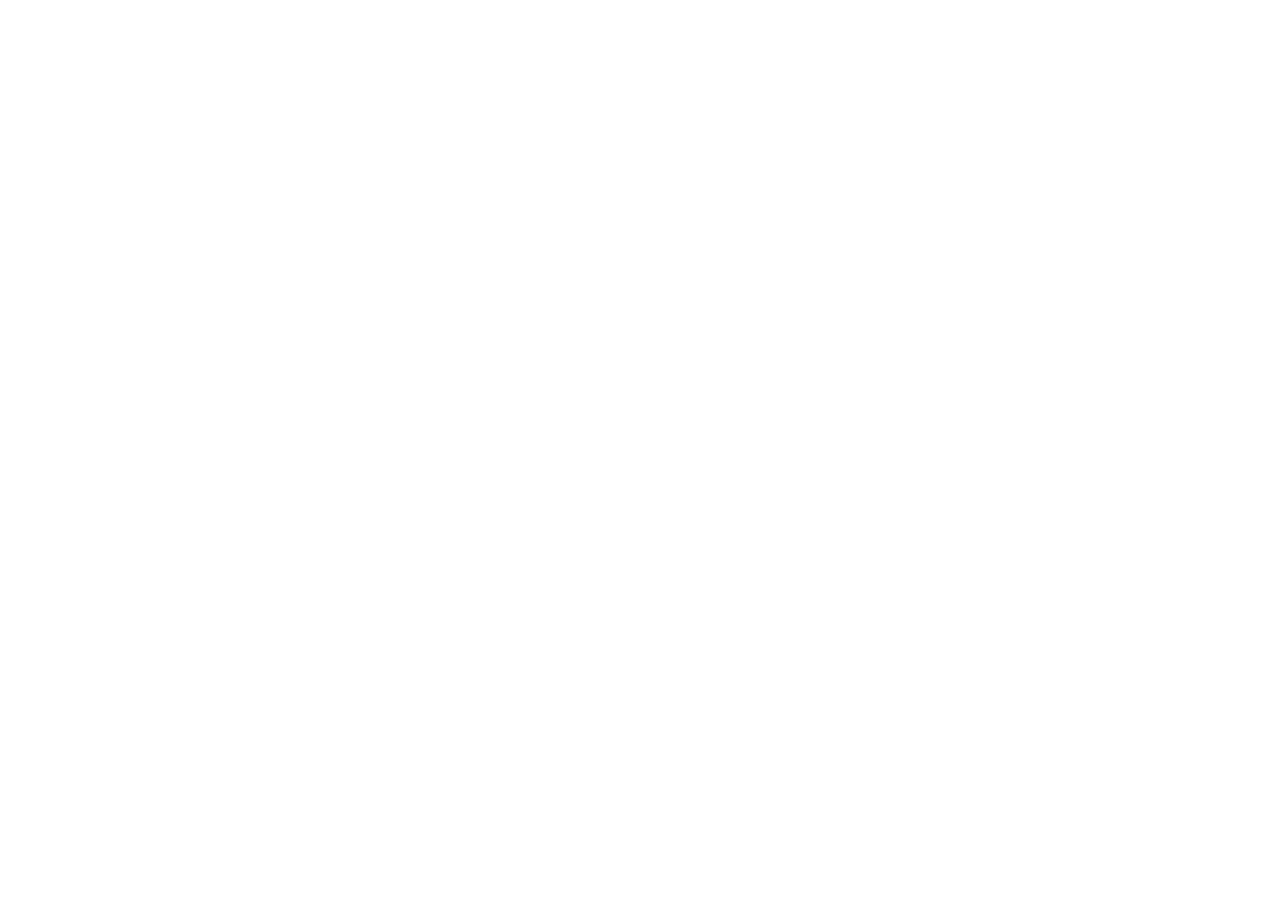
==== index.html @ 571bb4f1 "Production build from jobcoach-frontend.onrender.com" ====
<!doctype html><html lang="en"><head><meta charset="utf-8"/><base href="/"/><link rel="icon" href="/favicon.ico"/><meta name="viewport" content="width=device-width,initial-scale=1"/><meta name="theme-color" content="#000000"/><meta name="description" content="Job Resources - Your career development hub"/><link rel="apple-touch-icon" href="/logo192.png"/><link rel="manifest" href="/manifest.json"/><title>Job Resources</title><script defer="defer" src="/static/js/main.29e82cf7.js"></script><link href="/static/css/main.d91b926c.css" rel="stylesheet"></head><body><noscript>You need to enable JavaScript to run this app.</noscript><div id="root"></div></body></html>
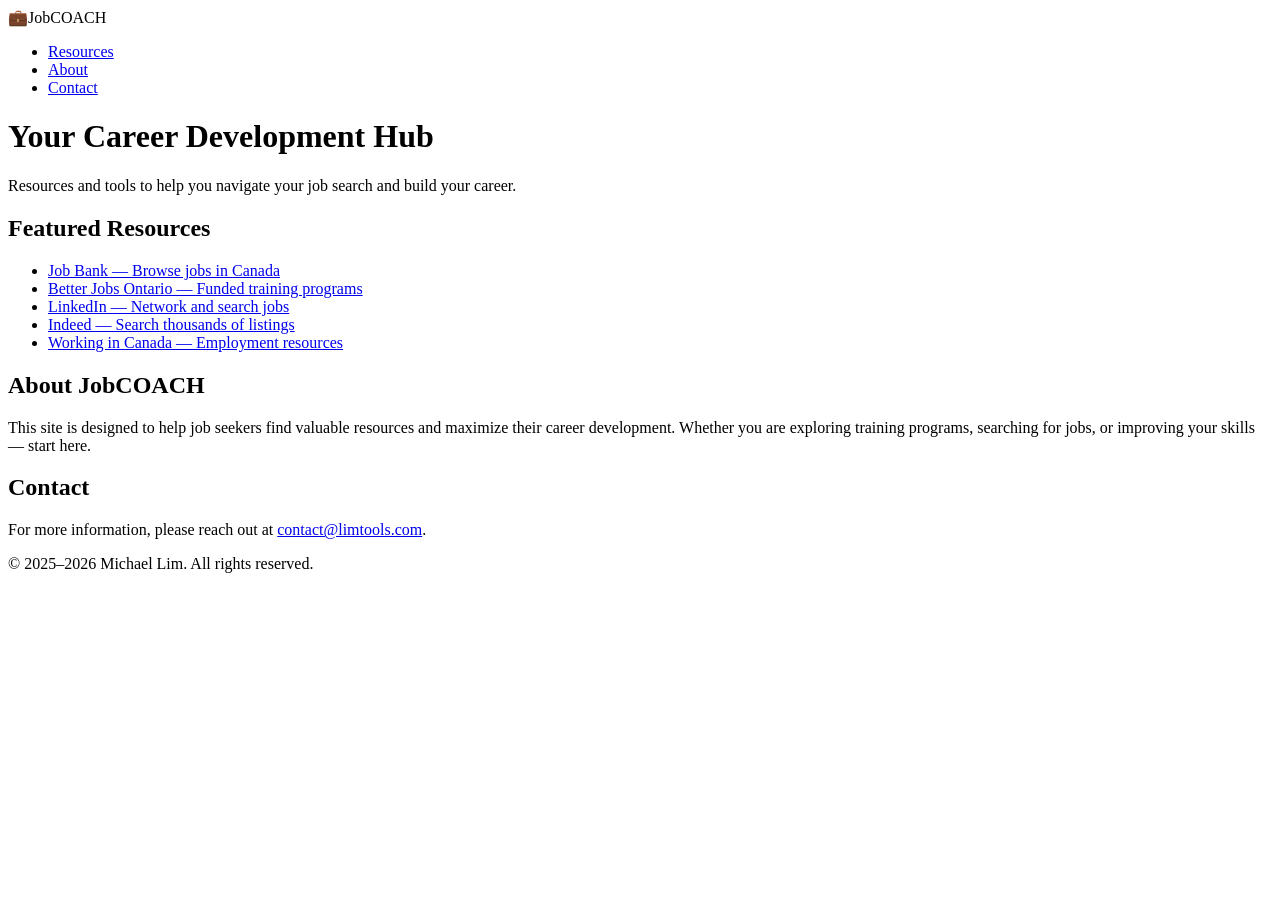
==== commit b6dea2c4: "Rebuild without React - clean static HTML/CSS/JS site" ====
--- a/index.html
+++ b/index.html
@@ -1 +1,61 @@
-<!doctype html><html lang="en"><head><meta charset="utf-8"/><base href="/"/><link rel="icon" href="/favicon.ico"/><meta name="viewport" content="width=device-width,initial-scale=1"/><meta name="theme-color" content="#000000"/><meta name="description" content="Job Resources - Your career development hub"/><link rel="apple-touch-icon" href="/logo192.png"/><link rel="manifest" href="/manifest.json"/><title>Job Resources</title><script defer="defer" src="/static/js/main.29e82cf7.js"></script><link href="/static/css/main.d91b926c.css" rel="stylesheet"></head><body><noscript>You need to enable JavaScript to run this app.</noscript><div id="root"></div></body></html>+<!DOCTYPE html>
+<html lang="en">
+<head>
+    <meta charset="UTF-8">
+    <meta name="viewport" content="width=device-width, initial-scale=1.0">
+    <title>JobCoach — Your Career Development Hub</title>
+    <link rel="icon" type="image/svg+xml" href="data:image/svg+xml,<svg xmlns='http://www.w3.org/2000/svg' viewBox='0 0 24 24' fill='%2310b981'><path d='M20 6h-4V4c0-1.1-.9-2-2-2h-4c-1.1 0-2 .9-2 2v2H4c-1.1 0-2 .9-2 2v12c0 1.1.9 2 2 2h16c1.1 0 2-.9 2-2V8c0-1.1-.9-2-2-2zM10 4h4v2h-4V4z'/></svg>">
+    <link rel="preconnect" href="https://fonts.googleapis.com">
+    <link rel="preconnect" href="https://fonts.gstatic.com" crossorigin>
+    <link href="https://fonts.googleapis.com/css2?family=Inter:wght@400;500;600;700;800&display=swap" rel="stylesheet">
+    <link rel="stylesheet" href="main.css">
+</head>
+<body>
+    <!-- Nav -->
+    <nav class="nav">
+        <div class="nav-inner">
+            <div class="nav-brand"><span class="nav-icon">💼</span><span class="nav-text">JobCOACH</span></div>
+            <ul class="nav-links"><li><a href="#resources">Resources</a></li><li><a href="#about">About</a></li><li><a href="#contact">Contact</a></li></ul>
+        </div>
+    </nav>
+
+    <!-- Hero -->
+    <header class="hero">
+        <div class="container">
+            <h1>Your Career <span class="accent-text">Development Hub</span></h1>
+            <p>Resources and tools to help you navigate your job search and build your career.</p>
+        </div>
+    </header>
+
+    <!-- Resources -->
+    <section class="resource-section" id="resources">
+        <div class="container"><h2>Featured Resources</h2>
+            <ul class="resource-list">
+                <li class="resource-item"><a href="https://www.jobbank.gc.ca" target="_blank">Job Bank — Browse jobs in Canada</a></li>
+                <li class="resource-item"><a href="https://www.betterjobsontario.ca" target="_blank">Better Jobs Ontario — Funded training programs</a></li>
+                <li class="resource-item"><a href="https://www.linkedin.com" target="_blank">LinkedIn — Network and search jobs</a></li>
+                <li class="resource-item"><a href="https://ca.indeed.com" target="_blank">Indeed — Search thousands of listings</a></li>
+                <li class="resource-item"><a href="https://www.workingincanada.gc.ca" target="_blank">Working in Canada — Employment resources</a></li>
+            </ul>
+        </div>
+    </section>
+
+    <!-- About -->
+    <section class="about-section" id="about">
+        <div class="container"><h2>About JobCOACH</h2>
+            <p>This site is designed to help job seekers find valuable resources and maximize their career development. Whether you are exploring training programs, searching for jobs, or improving your skills — start here.</p>
+        </div>
+    </section>
+
+    <!-- Contact -->
+    <section class="contact-section" id="contact">
+        <div class="container"><h2>Contact</h2>
+            <p>For more information, please reach out at <a href="mailto:contact@limtools.com">contact@limtools.com</a>.</p>
+        </div>
+    </section>
+
+    <!-- Footer -->
+    <footer><div class="container"><p>© 2025–2026 Michael Lim. All rights reserved.</p></div></footer>
+    <script src="main.js"></script>
+</body>
+</html>
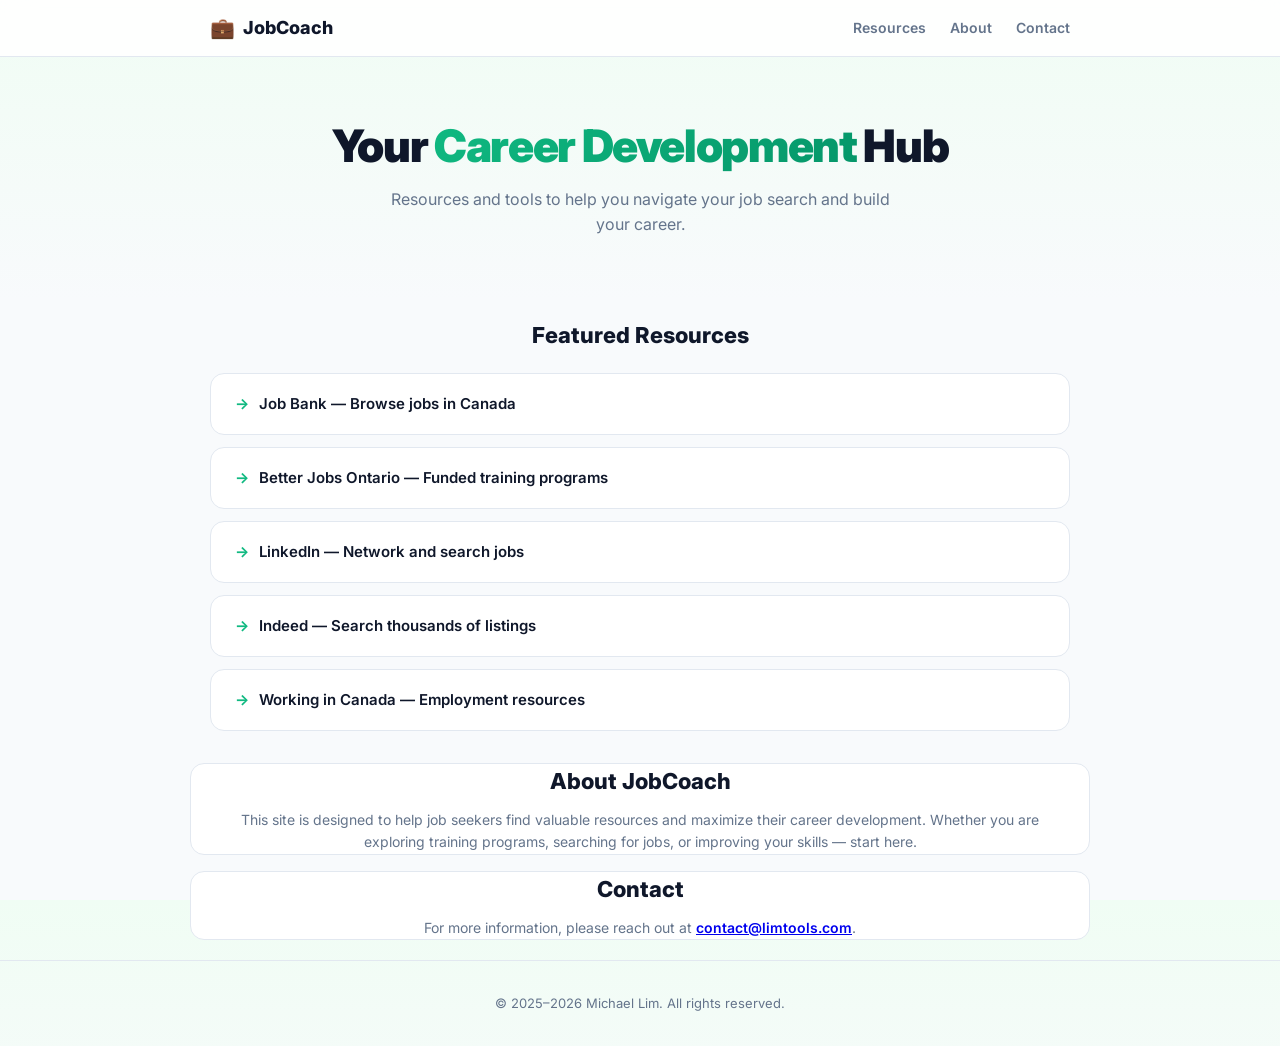
==== commit bf1a1d72: "Single HTML file — no build, no React, zero deps" ====
--- a/index.html
+++ b/index.html
@@ -8,28 +8,80 @@
     <link rel="preconnect" href="https://fonts.googleapis.com">
     <link rel="preconnect" href="https://fonts.gstatic.com" crossorigin>
     <link href="https://fonts.googleapis.com/css2?family=Inter:wght@400;500;600;700;800&display=swap" rel="stylesheet">
-    <link rel="stylesheet" href="main.css">
+    <style>
+    *{margin:0;padding:0;box-sizing:border-box}
+    :root{--bg:#f8fafc;--text:#0f172a;--text-dim:#64748b;--surface:#fff;--border:#e2e8f0;
+    --accent:#10b981;--accent-hover:#059669;--accent-light:rgba(16,185,129,.08);
+    --radius:14px;--font:'Inter',system-ui,sans-serif}
+    html,body{height:100%;scroll-behavior:smooth}
+    body{font-family:var(--font);background:var(--bg);color:var(--text);line-height:1.6;background:linear-gradient(180deg,#f0fdf4 0%,var(--bg) 300px)}
+    .container{max-width:900px;margin:0 auto;padding:0 20px}
+
+    /* Nav */
+    .nav{position:sticky;top:0;z-index:100;background:rgba(255,255,255,.88);backdrop-filter:blur(16px);border-bottom:1px solid var(--border)}
+    .nav-inner{max-width:900px;margin:0 auto;padding:0 20px;display:flex;align-items:center;justify-content:space-between;height:56px}
+    .nav-brand{display:flex;align-items:center;gap:8px;font-weight:800;font-size:18px;color:var(--text)}
+    .nav-icon{font-size:20px}
+    .nav-links{display:flex;list-style:none;gap:24px;font-size:14px;font-weight:600}
+    .nav-links a{color:var(--text-dim);text-decoration:none;transition:color .2s}
+    .nav-links a:hover{color:var(--accent);text-decoration:none}
+
+    /* Hero */
+    .hero{text-align:center;padding:64px 20px 48px}
+    .hero h1{font-size:clamp(2rem,5vw,2.8rem);font-weight:900;line-height:1.15;margin-bottom:14px;letter-spacing:-.03em}
+    .accent-text{background:linear-gradient(135deg,#10b981,#059669);-webkit-background-clip:text;-webkit-text-fill-color:transparent;background-clip:text}
+    .hero>p{font-size:16px;color:var(--text-dim);max-width:520px;margin:0 auto}
+
+    /* Sections */
+    section{padding:32px 0}
+    section h2{font-size:22px;font-weight:800;margin-bottom:20px;text-align:center}
+
+    /* Resources list */
+    .resource-list{list-style:none;display:grid;gap:12px}
+    .resource-item{background:var(--surface);border:1px solid var(--border);border-radius:var(--radius);padding:18px 24px;transition:all .25s ease}
+    .resource-item:hover{transform:translateY(-2px);box-shadow:0 4px 12px rgba(0,0,0,.06);border-color:var(--accent)}
+    .resource-item a{font-size:15px;font-weight:600;color:var(--text);text-decoration:none;display:flex;align-items:center;gap:10px}
+    .resource-item a:hover{color:var(--accent)}
+    .resource-item a::before{content:'→';color:var(--accent);font-weight:700}
+
+    /* About / Contact */
+    .about-section,.contact-section{background:var(--surface);border:1px solid var(--border);border-radius:var(--radius);padding:32px;margin:16px 0;text-align:center}
+    .about-section h2,.contact-section h2{margin-bottom:10px}
+    .about-section p,.contact-section p{color:var(--text-dim);font-size:14px}
+    .contact-section p a{font-weight:600}
+
+    /* Footer */
+    footer{text-align:center;padding:32px 20px;border-top:1px solid var(--border);margin-top:20px}
+    footer p{font-size:13px;color:var(--text-dim)}
+
+    @media(max-width:600px){
+        .nav-links{gap:16px;font-size:13px}
+        .hero{padding:48px 16px 36px}
+        .hero h1{font-size:1.8rem}
+        .resource-item a{font-size:14px}
+    }
+    </style>
 </head>
 <body>
-    <!-- Nav -->
     <nav class="nav">
         <div class="nav-inner">
-            <div class="nav-brand"><span class="nav-icon">💼</span><span class="nav-text">JobCOACH</span></div>
-            <ul class="nav-links"><li><a href="#resources">Resources</a></li><li><a href="#about">About</a></li><li><a href="#contact">Contact</a></li></ul>
+            <div class="nav-brand"><span class="nav-icon">💼</span><span>JobCoach</span></div>
+            <ul class="nav-links">
+                <li><a href="#resources">Resources</a></li>
+                <li><a href="#about">About</a></li>
+                <li><a href="#contact">Contact</a></li>
+            </ul>
         </div>
     </nav>
 
-    <!-- Hero -->
     <header class="hero">
-        <div class="container">
-            <h1>Your Career <span class="accent-text">Development Hub</span></h1>
-            <p>Resources and tools to help you navigate your job search and build your career.</p>
-        </div>
+        <h1>Your <span class="accent-text">Career Development</span> Hub</h1>
+        <p>Resources and tools to help you navigate your job search and build your career.</p>
     </header>
 
-    <!-- Resources -->
-    <section class="resource-section" id="resources">
-        <div class="container"><h2>Featured Resources</h2>
+    <section id="resources">
+        <div class="container">
+            <h2>Featured Resources</h2>
             <ul class="resource-list">
                 <li class="resource-item"><a href="https://www.jobbank.gc.ca" target="_blank">Job Bank — Browse jobs in Canada</a></li>
                 <li class="resource-item"><a href="https://www.betterjobsontario.ca" target="_blank">Better Jobs Ontario — Funded training programs</a></li>
@@ -40,22 +92,18 @@
         </div>
     </section>
 
-    <!-- About -->
-    <section class="about-section" id="about">
-        <div class="container"><h2>About JobCOACH</h2>
-            <p>This site is designed to help job seekers find valuable resources and maximize their career development. Whether you are exploring training programs, searching for jobs, or improving your skills — start here.</p>
-        </div>
+    <section class="about-section" id="about" style="max-width:900px;margin:0 auto;padding:0 20px">
+        <h2>About JobCoach</h2>
+        <p>This site is designed to help job seekers find valuable resources and maximize their career development. Whether you are exploring training programs, searching for jobs, or improving your skills — start here.</p>
     </section>
 
-    <!-- Contact -->
-    <section class="contact-section" id="contact">
-        <div class="container"><h2>Contact</h2>
-            <p>For more information, please reach out at <a href="mailto:contact@limtools.com">contact@limtools.com</a>.</p>
-        </div>
+    <section class="contact-section" id="contact" style="max-width:900px;margin:16px auto 0;padding:0 20px">
+        <h2>Contact</h2>
+        <p>For more information, please reach out at <a href="mailto:contact@limtools.com">contact@limtools.com</a>.</p>
     </section>
 
-    <!-- Footer -->
-    <footer><div class="container"><p>© 2025–2026 Michael Lim. All rights reserved.</p></div></footer>
-    <script src="main.js"></script>
+    <footer>
+        <p>© 2025–2026 Michael Lim. All rights reserved.</p>
+    </footer>
 </body>
 </html>
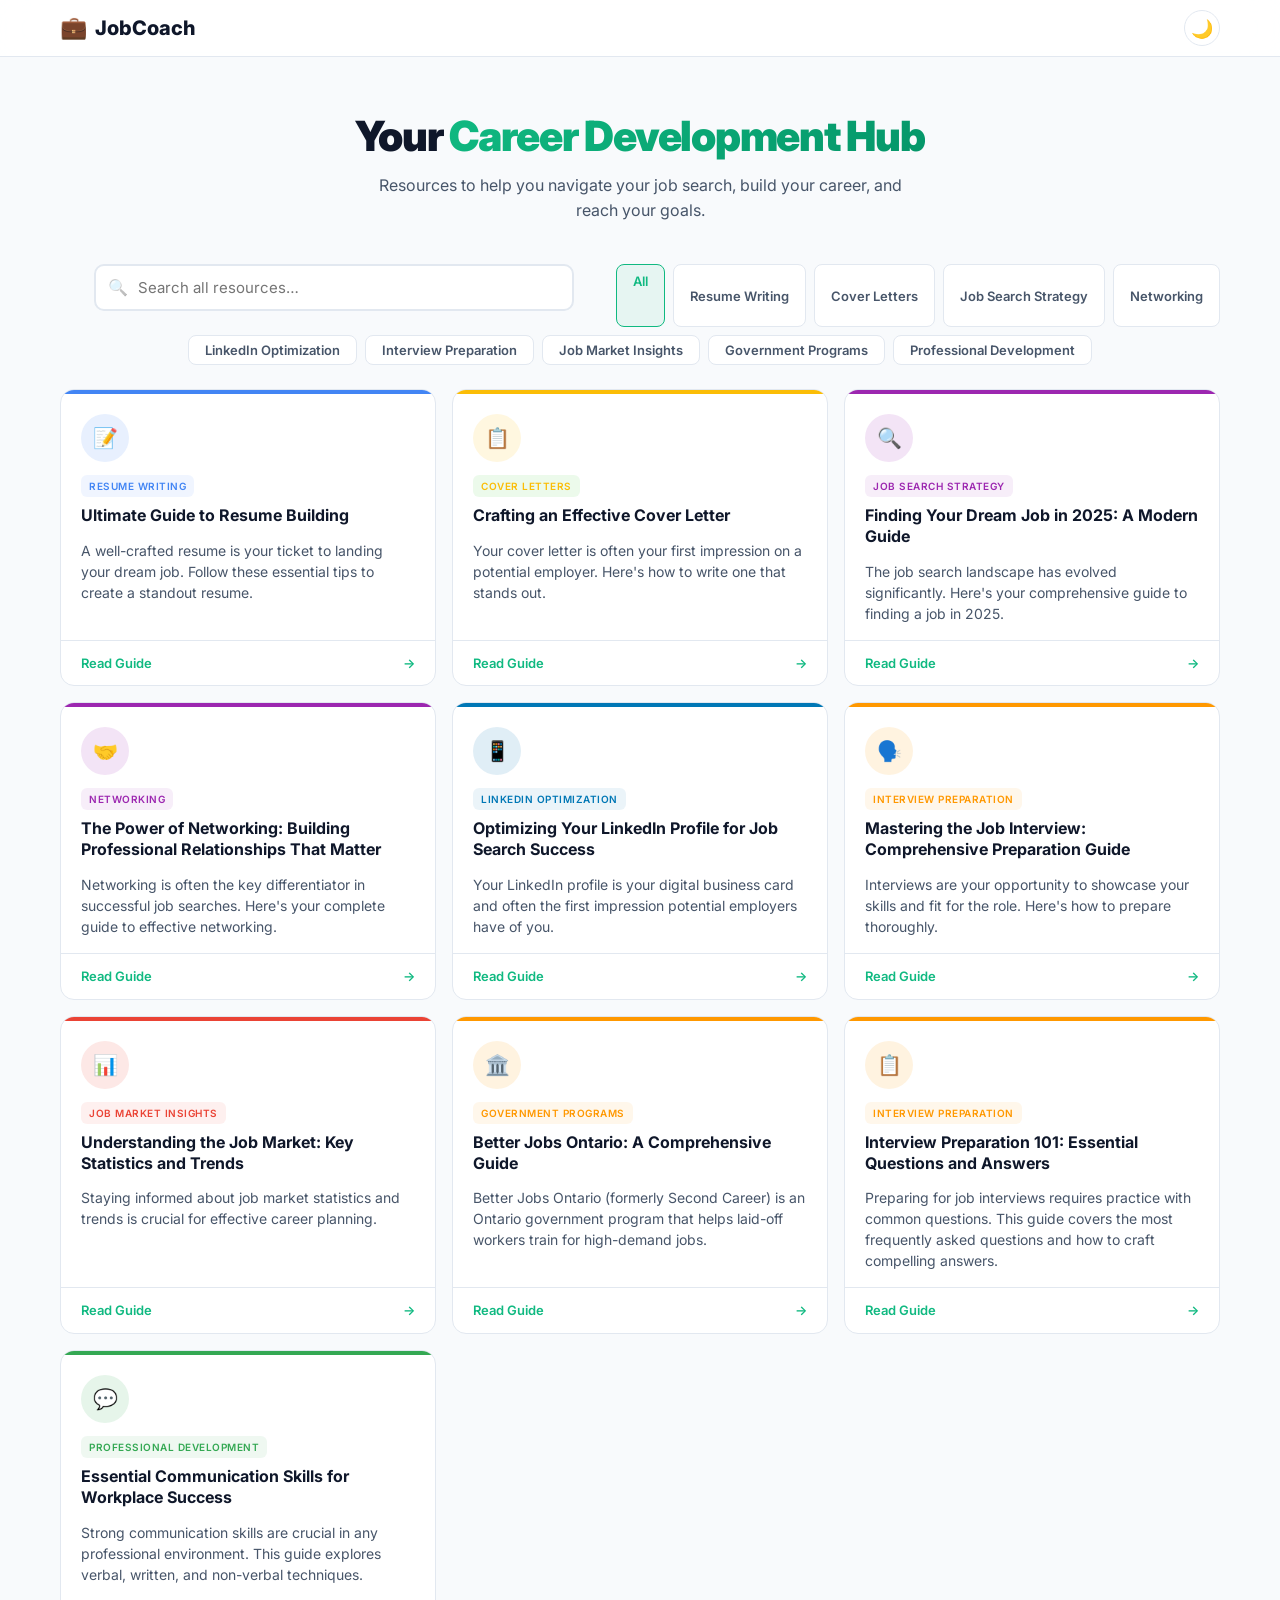
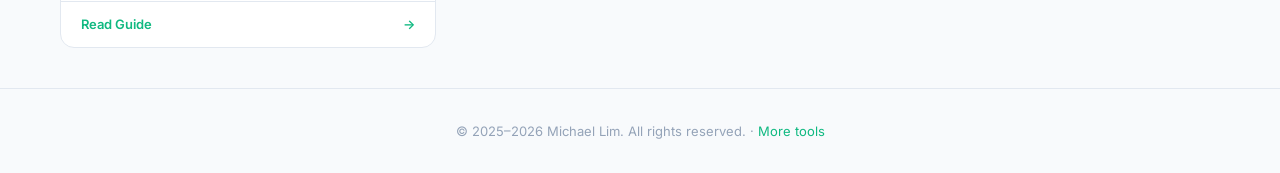
==== commit 4957335e: "Full JobCoach rebuild - 10 real articles with all content from source" ====
--- a/index.html
+++ b/index.html
@@ -3,107 +3,30 @@
 <head>
     <meta charset="UTF-8">
     <meta name="viewport" content="width=device-width, initial-scale=1.0">
-    <title>JobCoach — Your Career Development Hub</title>
+    <title>JobCoach — Career Resources</title>
     <link rel="icon" type="image/svg+xml" href="data:image/svg+xml,<svg xmlns='http://www.w3.org/2000/svg' viewBox='0 0 24 24' fill='%2310b981'><path d='M20 6h-4V4c0-1.1-.9-2-2-2h-4c-1.1 0-2 .9-2 2v2H4c-1.1 0-2 .9-2 2v12c0 1.1.9 2 2 2h16c1.1 0 2-.9 2-2V8c0-1.1-.9-2-2-2zM10 4h4v2h-4V4z'/></svg>">
     <link rel="preconnect" href="https://fonts.googleapis.com">
     <link rel="preconnect" href="https://fonts.gstatic.com" crossorigin>
-    <link href="https://fonts.googleapis.com/css2?family=Inter:wght@400;500;600;700;800&display=swap" rel="stylesheet">
-    <style>
-    *{margin:0;padding:0;box-sizing:border-box}
-    :root{--bg:#f8fafc;--text:#0f172a;--text-dim:#64748b;--surface:#fff;--border:#e2e8f0;
-    --accent:#10b981;--accent-hover:#059669;--accent-light:rgba(16,185,129,.08);
-    --radius:14px;--font:'Inter',system-ui,sans-serif}
-    html,body{height:100%;scroll-behavior:smooth}
-    body{font-family:var(--font);background:var(--bg);color:var(--text);line-height:1.6;background:linear-gradient(180deg,#f0fdf4 0%,var(--bg) 300px)}
-    .container{max-width:900px;margin:0 auto;padding:0 20px}
-
-    /* Nav */
-    .nav{position:sticky;top:0;z-index:100;background:rgba(255,255,255,.88);backdrop-filter:blur(16px);border-bottom:1px solid var(--border)}
-    .nav-inner{max-width:900px;margin:0 auto;padding:0 20px;display:flex;align-items:center;justify-content:space-between;height:56px}
-    .nav-brand{display:flex;align-items:center;gap:8px;font-weight:800;font-size:18px;color:var(--text)}
-    .nav-icon{font-size:20px}
-    .nav-links{display:flex;list-style:none;gap:24px;font-size:14px;font-weight:600}
-    .nav-links a{color:var(--text-dim);text-decoration:none;transition:color .2s}
-    .nav-links a:hover{color:var(--accent);text-decoration:none}
-
-    /* Hero */
-    .hero{text-align:center;padding:64px 20px 48px}
-    .hero h1{font-size:clamp(2rem,5vw,2.8rem);font-weight:900;line-height:1.15;margin-bottom:14px;letter-spacing:-.03em}
-    .accent-text{background:linear-gradient(135deg,#10b981,#059669);-webkit-background-clip:text;-webkit-text-fill-color:transparent;background-clip:text}
-    .hero>p{font-size:16px;color:var(--text-dim);max-width:520px;margin:0 auto}
-
-    /* Sections */
-    section{padding:32px 0}
-    section h2{font-size:22px;font-weight:800;margin-bottom:20px;text-align:center}
-
-    /* Resources list */
-    .resource-list{list-style:none;display:grid;gap:12px}
-    .resource-item{background:var(--surface);border:1px solid var(--border);border-radius:var(--radius);padding:18px 24px;transition:all .25s ease}
-    .resource-item:hover{transform:translateY(-2px);box-shadow:0 4px 12px rgba(0,0,0,.06);border-color:var(--accent)}
-    .resource-item a{font-size:15px;font-weight:600;color:var(--text);text-decoration:none;display:flex;align-items:center;gap:10px}
-    .resource-item a:hover{color:var(--accent)}
-    .resource-item a::before{content:'→';color:var(--accent);font-weight:700}
-
-    /* About / Contact */
-    .about-section,.contact-section{background:var(--surface);border:1px solid var(--border);border-radius:var(--radius);padding:32px;margin:16px 0;text-align:center}
-    .about-section h2,.contact-section h2{margin-bottom:10px}
-    .about-section p,.contact-section p{color:var(--text-dim);font-size:14px}
-    .contact-section p a{font-weight:600}
-
-    /* Footer */
-    footer{text-align:center;padding:32px 20px;border-top:1px solid var(--border);margin-top:20px}
-    footer p{font-size:13px;color:var(--text-dim)}
-
-    @media(max-width:600px){
-        .nav-links{gap:16px;font-size:13px}
-        .hero{padding:48px 16px 36px}
-        .hero h1{font-size:1.8rem}
-        .resource-item a{font-size:14px}
-    }
-    </style>
+    <link href="https://fonts.googleapis.com/css2?family=Inter:wght@400;500;600;700;800;900&display=swap" rel="stylesheet">
+    <link rel="stylesheet" href="main.css">
 </head>
 <body>
-    <nav class="nav">
+    <!-- Nav -->
+    <nav class="nav" id="nav">
         <div class="nav-inner">
-            <div class="nav-brand"><span class="nav-icon">💼</span><span>JobCoach</span></div>
-            <ul class="nav-links">
-                <li><a href="#resources">Resources</a></li>
-                <li><a href="#about">About</a></li>
-                <li><a href="#contact">Contact</a></li>
-            </ul>
+            <a href="#" class="nav-brand" onclick="showHome();return false;"><span class="nav-icon">💼</span><span class="nav-text">JobCoach</span></a>
+            <button class="theme-toggle" id="themeToggle" title="Toggle dark mode">🌙</button>
         </div>
     </nav>
 
-    <header class="hero">
-        <h1>Your <span class="accent-text">Career Development</span> Hub</h1>
-        <p>Resources and tools to help you navigate your job search and build your career.</p>
-    </header>
+    <!-- Main container -->
+    <div id="main"></div>
 
-    <section id="resources">
-        <div class="container">
-            <h2>Featured Resources</h2>
-            <ul class="resource-list">
-                <li class="resource-item"><a href="https://www.jobbank.gc.ca" target="_blank">Job Bank — Browse jobs in Canada</a></li>
-                <li class="resource-item"><a href="https://www.betterjobsontario.ca" target="_blank">Better Jobs Ontario — Funded training programs</a></li>
-                <li class="resource-item"><a href="https://www.linkedin.com" target="_blank">LinkedIn — Network and search jobs</a></li>
-                <li class="resource-item"><a href="https://ca.indeed.com" target="_blank">Indeed — Search thousands of listings</a></li>
-                <li class="resource-item"><a href="https://www.workingincanada.gc.ca" target="_blank">Working in Canada — Employment resources</a></li>
-            </ul>
-        </div>
-    </section>
+    <!-- Footer -->
+    <footer>
+        <p>© 2025–2026 Michael Lim. All rights reserved. · <a href="https://michaelelim.github.io/" target="_blank">More tools</a></p>
+    </footer>
 
-    <section class="about-section" id="about" style="max-width:900px;margin:0 auto;padding:0 20px">
-        <h2>About JobCoach</h2>
-        <p>This site is designed to help job seekers find valuable resources and maximize their career development. Whether you are exploring training programs, searching for jobs, or improving your skills — start here.</p>
-    </section>
-
-    <section class="contact-section" id="contact" style="max-width:900px;margin:16px auto 0;padding:0 20px">
-        <h2>Contact</h2>
-        <p>For more information, please reach out at <a href="mailto:contact@limtools.com">contact@limtools.com</a>.</p>
-    </section>
-
-    <footer>
-        <p>© 2025–2026 Michael Lim. All rights reserved.</p>
-    </footer>
+    <script src="app.js"></script>
 </body>
 </html>
--- a/main.css
+++ b/main.css
@@ -0,0 +1,111 @@
+/* ============================================================
+   JobCoach — Full styles
+   ============================================================ */
+:root{--bg:#f8fafc;--bg2:#fff;--text:#0f172a;--text2:#475569;--text3:#94a3b8;
+--border:#e2e8f0;--accent:#10b981;--accent2:#059669;--accent-light:rgba(16,185,129,.08);
+--radius:14px;--shadow:0 1px 3px rgba(0,0,0,.06),0 4px 12px rgba(0,0,0,.06);
+--radius-sm:8px;--font:'Inter',system-ui,sans-serif}
+[data-theme="dark"]{--bg:#0f1117;--bg2:#1a1d2e;--text:#e2e8f0;--text2:#cbd5e1;--text3:#64748b;
+--border:#2d3148;--accent:#34d399;--accent2:#10b981;--accent-light:rgba(52,211,153,.1);
+--shadow:0 1px 3px rgba(0,0,0,.3),0 4px 12px rgba(0,0,0,.2)}
+*{margin:0;padding:0;box-sizing:border-box}html{scroll-behavior:smooth}
+body{font-family:var(--font);background:var(--bg);color:var(--text);line-height:1.6;min-height:100vh;transition:background .3s,color .3s}
+a{color:var(--accent);text-decoration:none}a:hover{text-decoration:underline}
+button{cursor:pointer;font-family:var(--font)}
+
+/* Nav */
+.nav{position:sticky;top:0;z-index:100;background:rgba(255,255,255,.88);backdrop-filter:blur(16px);border-bottom:1px solid var(--border);transition:background .3s}
+[data-theme="dark"] .nav{background:rgba(15,17,23,.88)}
+.nav-inner{max-width:1200px;margin:0 auto;padding:0 20px;display:flex;align-items:center;justify-content:space-between;height:56px}
+.nav-brand{display:flex;align-items:center;gap:8px;font-weight:800;font-size:20px;color:var(--text)!important;text-decoration:none!important}
+.nav-icon{font-size:22px}
+.theme-toggle{background:none;border:1.5px solid var(--border);width:36px;height:36px;border-radius:50%;display:flex;align-items:center;justify-content:center;font-size:18px;transition:all .2s}
+.theme-toggle:hover{border-color:var(--accent);transform:scale(1.1)}
+
+/* Container */
+.container{max-width:1200px;margin:0 auto;padding:0 20px}
+
+/* Hero */
+.hero{text-align:center;padding:56px 20px 40px}
+.hero h1{font-size:clamp(1.8rem,5vw,2.6rem);font-weight:900;line-height:1.15;margin-bottom:12px;letter-spacing:-.03em}
+.hero h1 .accent{background:linear-gradient(135deg,#10b981,#059669);-webkit-background-clip:text;-webkit-text-fill-color:transparent;background-clip:text}
+.hero>.container>p{font-size:16px;color:var(--text2);max-width:560px;margin:0 auto}
+
+/* Filter section */
+.filters{padding:0 0 24px}
+.filters .container{display:flex;gap:8px;flex-wrap:wrap;justify-content:center}
+.search-bar{width:100%;max-width:480px;margin:0 auto 16px;position:relative}
+.search-bar input{width:100%;padding:12px 16px 12px 42px;border:2px solid var(--border);border-radius:10px;font-size:15px;font-family:var(--font);background:var(--bg2);color:var(--text);transition:border-color .3s}
+[data-theme="dark"] .search-bar input{background:var(--bg2)}
+.search-bar input:focus{outline:none;border-color:var(--accent)}
+.search-bar .search-icon{position:absolute;left:14px;top:50%;transform:translateY(-50%);font-size:16px;opacity:.4}
+.filter-btn{background:var(--bg2);border:1.5px solid var(--border);border-radius:8px;padding:6px 16px;font-size:13px;font-weight:600;color:var(--text2);transition:all .2s;font-family:var(--font)}
+.filter-btn:hover{border-color:var(--accent);color:var(--text)}
+.filter-btn.active{background:var(--accent-light);border-color:var(--accent);color:var(--accent)}
+[data-theme="dark"] .filter-btn{background:var(--bg2);border-color:var(--border)}
+
+/* Featured section */
+.section-title{font-size:1.6rem;font-weight:800;margin-bottom:20px;position:relative;padding-bottom:8px}
+.section-title::after{content:'';position:absolute;bottom:0;left:0;width:50px;height:3px;background:var(--accent);border-radius:2px}
+.featured-grid{display:grid;grid-template-columns:repeat(auto-fill,minmax(340px,1fr));gap:16px;margin-bottom:32px}
+
+/* Card styles */
+.card{background:var(--bg2);border:1px solid var(--border);border-radius:var(--radius);overflow:hidden;transition:all .25s ease;cursor:pointer;display:flex;flex-direction:column;position:relative}
+.card:hover{transform:translateY(-4px);box-shadow:var(--shadow);border-color:var(--accent)}
+.card-header{padding:20px 20px 12px;border-top:4px solid var(--accent);position:relative}
+.cat-resume .card-header{border-top-color:#4285f4}
+.cat-cover-letter .card-header{border-top-color:#fbbd06}
+.cat-interview .card-header{border-top-color:#ff9800}
+.cat-networking .card-header{border-top-color:#9c27b0}
+.cat-linkedin .card-header{border-top-color:#0077b5}
+.cat-job-market .card-header{border-top-color:#ea4335}
+.cat-job-search .card-header{border-top-color:#9c27b0}
+.cat-prof-dev .card-header{border-top-color:#34a853}
+.cat-gov .card-header{border-top-color:#ff9800}
+.cat-icon{width:48px;height:48px;border-radius:50%;display:flex;align-items:center;justify-content:center;font-size:20px;margin-bottom:10px}
+.cat-resume .cat-icon{background:rgba(66,133,244,.12);color:#4285f4}
+.cat-cover-letter .cat-icon{background:rgba(251,189,6,.12);color:#fbbd06}
+.cat-interview .cat-icon{background:rgba(255,152,0,.12);color:#ff9800}
+.cat-networking .cat-icon{background:rgba(156,39,176,.12);color:#9c27b0}
+.cat-linkedin .cat-icon{background:rgba(0,119,181,.12);color:#0077b5}
+.cat-job-market .cat-icon{background:rgba(234,67,53,.12);color:#ea4335}
+.cat-job-search .cat-icon{background:rgba(156,39,176,.12);color:#9c27b0}
+.cat-prof-dev .cat-icon{background:rgba(52,168,83,.12);color:#34a853}
+.cat-gov .cat-icon{background:rgba(255,152,0,.12);color:#ff9800}
+.cat-tag{display:inline-block;font-size:10px;font-weight:600;text-transform:uppercase;letter-spacing:.5px;padding:3px 8px;border-radius:6px;background:var(--accent-light);color:var(--accent);margin-bottom:8px}
+.cat-resume .cat-tag{background:rgba(66,133,244,.08);color:#4285f4}
+.cat-cover-letter .cat-tag{background:rgba(17,189,6,.08);color:#fbbd06}
+.cat-interview .cat-tag{background:rgba(255,152,0,.08);color:#ff9800}
+.cat-networking .cat-tag{background:rgba(156,39,176,.08);color:#9c27b0}
+.cat-linkedin .cat-tag{background:rgba(0,119,181,.08);color:#0077b5}
+.cat-job-market .cat-tag{background:rgba(234,67,53,.08);color:#ea4335}
+.cat-job-search .cat-tag{background:rgba(156,39,176,.08);color:#9c27b0}
+.cat-prof-dev .cat-tag{background:rgba(52,168,83,.08);color:#34a853}
+.cat-gov .cat-tag{background:rgba(255,152,0,.08);color:#ff9800}
+.card-title{font-size:16px;font-weight:700;margin-bottom:2px;line-height:1.3}
+.card-body{padding:0 20px 16px;flex:1}
+.card-desc{font-size:14px;color:var(--text2);line-height:1.5}
+.card-footer{padding:12px 20px;border-top:1px solid var(--border);display:flex;justify-content:space-between;align-items:center;font-size:13px;font-weight:600;color:var(--accent)}
+.card-footer .arrow{transition:transform .2s}.card:hover .arrow{transform:translateX(4px)}
+[data-theme="dark"] .card{border-color:var(--border);background:var(--bg2)}
+
+/* Detail article */
+.article{max-width:800px;margin:0 auto;padding:24px 20px 40px}
+.article-header{margin-bottom:32px}
+.back-btn{display:inline-flex;align-items:center;gap:6px;font-size:14px;font-weight:600;color:var(--text2);margin-bottom:16px;background:none;border:none;font-family:var(--font);cursor:pointer}
+.back-btn:hover{color:var(--accent)}
+.article-title{font-size:clamp(1.6rem,4vw,2.2rem);font-weight:900;line-height:1.2;margin-bottom:12px}
+.article-meta{font-size:13px;color:var(--text3)}
+.article-content{font-size:16px;line-height:1.8;white-space:pre-wrap}
+
+/* Footer */
+footer{text-align:center;padding:32px 20px;border-top:1px solid var(--border);margin-top:40px}
+footer p{font-size:13px;color:var(--text3)}
+
+/* Responsive */
+@media(max-width:760px){
+    .featured-grid{grid-template-columns:1fr}
+    .hero h1{font-size:1.8rem}
+    .filters .container{justify-content:flex-start;gap:6px}
+    .filter-btn{padding:4px 10px;font-size:12px}
+}
